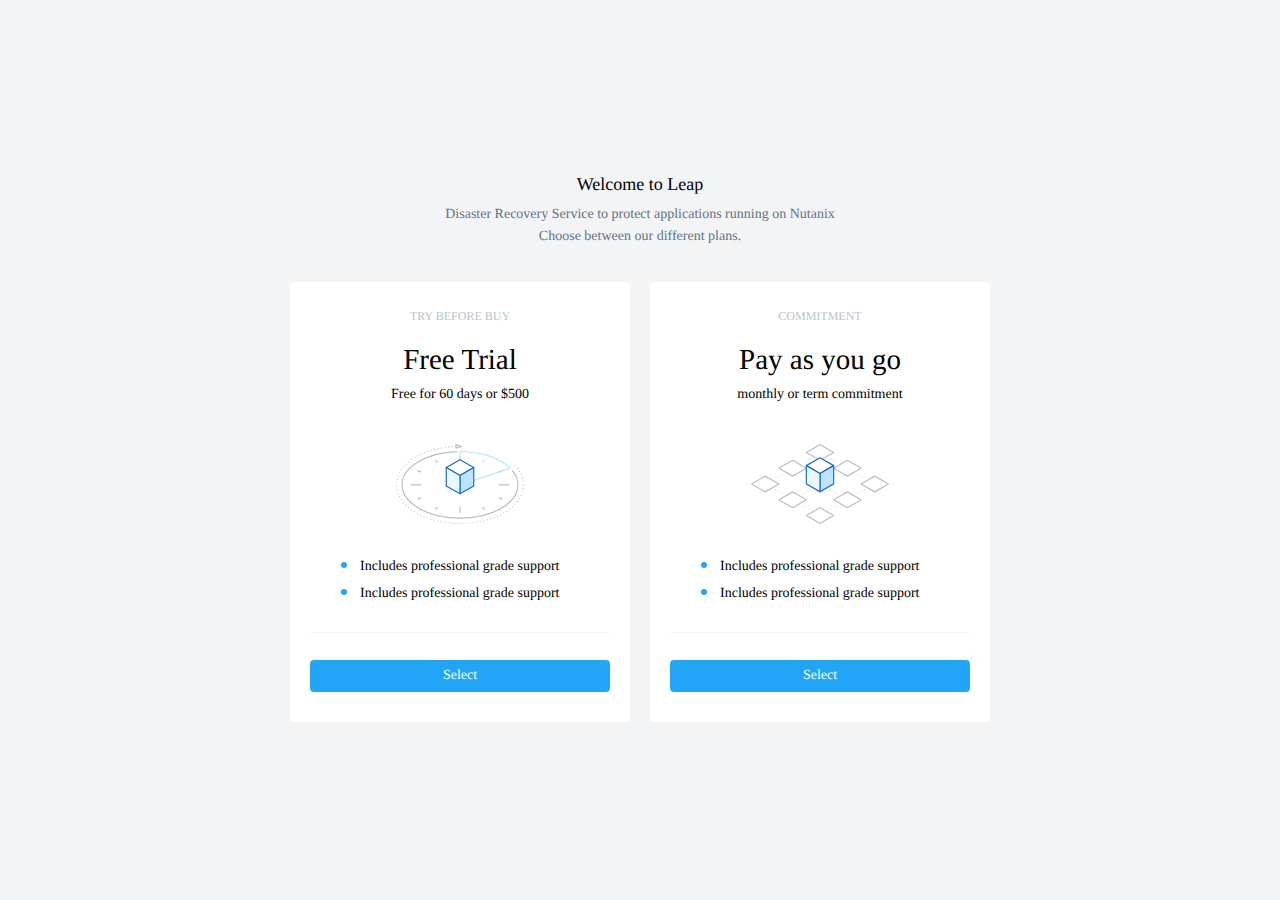
==== index.html @ 740e0c23 "Initial commit" ====
<!DOCTYPE html>
<html lang="en">
<head>
  <meta charset="UTF-8">
  <meta name="viewport" content="width=device-width, initial-scale=1.0">
  <meta http-equiv="X-UA-Compatible" content="ie=edge">
  <link rel="stylesheet" href="https://john00123.github.io/ntnx-tile/font/font.css" type="text/css" charset="utf-8"/>
  <link rel="stylesheet" href="css/style.css">
  <title>Document</title>
</head>

<body>
  <header></header>

  <div>
    <h2 style='margin:10px; text-align:center;'> Welcome to Leap </h2>
    <p alt style='text-align:center;'>
      Disaster Recovery Service to protect applications running on Nutanix<br>
      Choose between our different plans.
    </p>
    <br>

    <container hc>
      <div card>
        <h4 fade>Try before buy</h4>
        <h1>Free Trial</h1>
        <h3>Free for 60 days or $500</h3>


        <img height="80px" style='padding:30px 0px;' src='../img/trial.svg'/>

        <p bullet> Includes professional grade support<br></p>
        <p bullet style='padding-top:5px;'> Includes professional grade support</p>

        <br><br><hr><br><br>
        <button primary fw> Select</button>
      </div>
      <div sep></div>

      <div card>
        <h4 fade>Commitment</h4>
        <h1>Pay as you go</h1>
        <h3>monthly or term commitment</h3>

        <!-- <div vh>
          <button pill> 1 year</button>
          <button pill> 2 years </button>
          <button pill> 3 years </button>
        </div> -->

        <img height="80px" style='padding:30px 0px'src='../img/paygo.svg'/>

        <p bullet> Includes professional grade support</p>
        <p bullet style='padding-top:5px;'> Includes professional grade support</p>
        <br><br><hr><br><br>
        <button primary fw> Select</button>
      </div>


    </containter>

  </div>


  <footer></footer>

<script src="https://code.jquery.com/jquery-3.2.1.min.js"   integrity="sha256-hwg4gsxgFZhOsEEamdOYGBf13FyQuiTwlAQgxVSNgt4="   crossorigin="anonymous"></script>
<script src="js/script.js" charset="utf-8"></script>
<script src="js/HEADER.js" charset="utf-8"></script>
</body>
</html>
---- css/style.css ----
* {
  font: 400 14px/10px "nutanix_soft", san-serif;
  text-rendering: optimizeSpeed;
  text-rendering: optimizeLegibility;
  text-rendering: geometricPrecision;
  -webkit-font-smoothing: antialiased;
}

html {
  background-color: #F2F4F6;
  overflow: hidden;
}

html input:not([type=checkbox]):not([type=radio]):not([type=file]):not([type=submit]):not([type=reset]), html select {
  height: 32px;
  width: 100%;
  box-sizing: border-box;
  border-radius: 4px;
  border: 1px solid #B8BFCA;
  padding: 11px 10px;
  color: #22272E;
  font: 400 14px/10px "nutanix_soft", san-serif;
  position: relative;
}

html input:not([type=checkbox]):not([type=radio]):not([type=file]):not([type=submit]):not([type=reset]):not(:last-child), html select:not(:last-child) {
  margin-bottom: 20px;
}

html input:not([type=checkbox]):not([type=radio]):not([type=file]):not([type=submit]):not([type=reset]):focus, html select:focus {
  outline: none;
  border-color: #22A5F7;
}

html input:not([type=checkbox]):not([type=radio]):not([type=file]):not([type=submit]):not([type=reset])::-webkit-input-placeholder, html select::-webkit-input-placeholder {
  padding-top: 4px;
  vertical-align: middle;
  color: #D5DAE0;
}

html label {
  font: 400 12px/8px "nutanix_soft", san-serif;
  text-align: left;
  width: 100%;
  font-weight: 500;
  color: #627386;
  margin-bottom: 10px;
}

html input[type=submit], html [data-type='primary'] {
  margin: 0;
  border-radius: 4px;
  padding: 11px 15px;
  color: #FFFFFF;
  font: 500 14px/10px "nutanix_soft", san-serif;
  border: none;
  text-decoration: none;
  background-color: #22A5F7;
  outline: none;
}

html input[type=submit]:hover, html [data-type='primary']:hover {
  color: #FFFFFF;
  cursor: pointer;
  background-color: #1f88de;
}

body {
  display: flex;
  align-items: center;
  justify-content: center;
  flex-direction: column;
  height: 100%;
  width: 100%;
  box-sizing: border-box;
  min-height: 100vh;
  max-width: 980px;
  margin: 0;
  margin: auto;
}

[alt] {
  color: #627386;
}

[blue] {
  background: #f4fbff;
  color: #1f88de;
  padding: 2px 10px;
  border-radius: 2px;
  font-weight: 500;
}

[fade] {
  color: #B8BFCA;
}

[fade] {
  margin-top: 0;
  margin-bottom: 30px;
}

[logo] {
  width: 32px;
  background-color: #F2F4F6;
  padding: 10px;
  border-radius: 25pc;
  box-sizing: content-box;
  margin-right: 10px;
}

[yellow] {
  color: #ffbc0b;
  font-size: 12px;
}

h1 {
  font: 200 29px/20px "nutanix_soft", san-serif;
}

h2 {
  font: 400 18px/12px "nutanix_soft", san-serif;
}

h3 {
  font: 500 14px/10px "nutanix_soft", san-serif;
}

h4 {
  font: 400 12px/8px "nutanix_soft", san-serif;
  font-weight: 500;
  text-transform: uppercase;
}

p {
  font: 400 14px/22px "nutanix_soft", san-serif;
}

a {
  color: #22A5F7;
  font: 400 14px/10px "nutanix_soft", san-serif;
  text-decoration: none;
}

a:hover {
  cursor: pointer;
  text-decoration: underline;
}

hr {
  background: #F2F4F6;
  border: none;
  height: 1px;
}

tr td {
  border-top: 1px solid #F2F4F6;
}

[primary] {
  margin: 0;
  border-radius: 4px;
  padding: 11px 15px;
  color: #FFFFFF;
  font: 400 14px/10px "nutanix_soft", san-serif;
  font-weight: 500;
  border: none;
  text-decoration: none;
  background-color: #22A5F7;
  outline: none;
}

[primary]:hover {
  color: #FFFFFF;
  cursor: pointer;
  background-color: #1f88de;
}

[primary]:active {
  color: #FFFFFF;
  background-color: #1b6dc6;
}

[primary] span {
  height: 10px;
  display: block;
  font-weight: 500;
  line-height: 9pt;
}

[hc] {
  display: flex;
  align-items: center;
  justify-content: center;
  flex-direction: row;
  flex-wrap: wrap;
}

[hs] {
  display: flex;
  align-items: flex-start;
  justify-content: center;
  flex-direction: row;
}

[hst] {
  display: flex;
  align-items: center;
  justify-content: center;
  flex-direction: row;
}

[vc] {
  display: flex;
  align-items: flex-start;
  justify-content: center;
  flex-direction: column;
}

[fw] {
  width: 100%;
}

[ac] {
  align-self: center;
}

[grid] {
  display: grid;
  grid-template-columns: repeat(auto-fit, minmax(300px, 1fr));
  grid-gap: 20px;
}

[card] {
  background: white;
  border-radius: 4px;
  padding: 30px 20px;
  text-align: center;
  width: 300px;
  margin: 10px;
  transition: all 0.6s cubic-bezier(0.165, 0.84, 0.44, 1);
}

[card]:hover {
  transform: translateY(-2px);
  box-shadow: 0 9px 9px 0 rgba(0, 0, 0, 0.02), 0 3px 3px 0 rgba(0, 0, 0, 0.02), 0 1px 1px 0 rgba(0, 0, 0, 0.02);
}

[card]:hover img {
  transform: translateY(-3px);
}

img {
  transition: transform 0.6s cubic-bezier(0.165, 0.84, 0.44, 1);
}

td {
  text-align: left;
  height: 40px;
}

td:not(:first-child) {
  border-left: 1px solid #F2F4F6;
}

th {
  padding-bottom: 20px;
}

tr:last-child td {
  border-left: 1px solid transparent;
}

[bullet] {
  padding-left: 20px;
  margin: auto;
  transform: translateX(-10px);
}

[bullet]:before {
  content: '';
  display: inline-block;
  height: 6px;
  width: 6px;
  background: #22A5F7;
  margin-right: 10px;
  margin-left: -20px;
  border-radius: 4pc;
  margin-bottom: 2px;
}

[label] {
  background: #f4fbff;
  padding: 2px 5px;
  border-radius: 2px;
  color: #1f88de;
}

[boxy] {
  background: #F2F4F6;
}

[col2] p {
  width: 100px;
}

[col2] [ac] {
  padding: 0 20px;
}

[mid] {
  text-align: center;
  margin: auto;
  padding: 10px 0;
}

container {
  margin: auto;
}
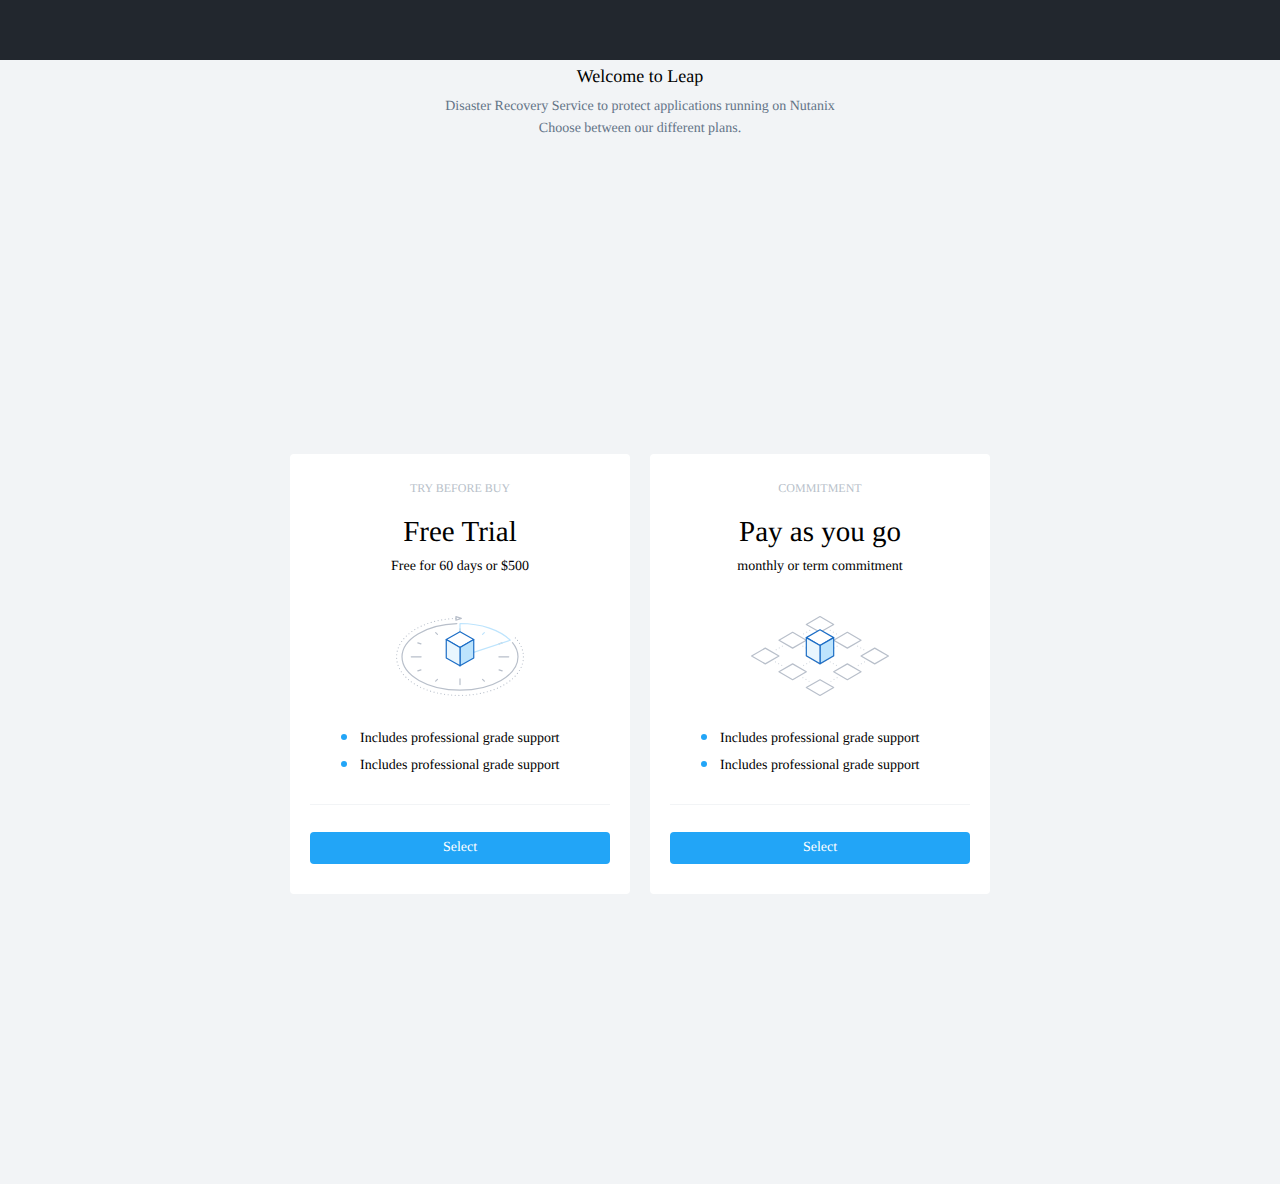
==== commit 3ba10e63: "smaller changes" ====
--- a/index.html
+++ b/index.html
@@ -10,7 +10,7 @@
 </head>
 
 <body>
-  <header></header>
+  <header hcd></header>
 
   <div>
     <h2 style='margin:10px; text-align:center;'> Welcome to Leap </h2>
--- a/css/style.css
+++ b/css/style.css
@@ -7,8 +7,8 @@
 }
 
 html {
-  background-color: #F2F4F6;
   overflow: hidden;
+  background: #F2F4F6;
 }
 
 html input:not([type=checkbox]):not([type=radio]):not([type=file]):not([type=submit]):not([type=reset]), html select {
@@ -76,42 +76,7 @@
   min-height: 100vh;
   max-width: 980px;
   margin: 0;
-  margin: auto;
-}
-
-[alt] {
-  color: #627386;
-}
-
-[blue] {
-  background: #f4fbff;
-  color: #1f88de;
-  padding: 2px 10px;
-  border-radius: 2px;
-  font-weight: 500;
-}
-
-[fade] {
-  color: #B8BFCA;
-}
-
-[fade] {
-  margin-top: 0;
-  margin-bottom: 30px;
-}
-
-[logo] {
-  width: 32px;
-  background-color: #F2F4F6;
-  padding: 10px;
-  border-radius: 25pc;
-  box-sizing: content-box;
-  margin-right: 10px;
-}
-
-[yellow] {
-  color: #ffbc0b;
-  font-size: 12px;
+  margin: 60px auto 0 auto;
 }
 
 h1 {
@@ -128,8 +93,6 @@
 
 h4 {
   font: 400 12px/8px "nutanix_soft", san-serif;
-  font-weight: 500;
-  text-transform: uppercase;
 }
 
 p {
@@ -148,13 +111,29 @@
 }
 
 hr {
+  height: 1px;
+  border: none;
   background: #F2F4F6;
-  border: none;
-  height: 1px;
 }
 
 tr td {
   border-top: 1px solid #F2F4F6;
+}
+
+[fw] {
+  width: 100%;
+}
+
+[ac] {
+  align-self: center;
+}
+
+[alt] {
+  color: #627386;
+}
+
+[fade] {
+  color: #B8BFCA;
 }
 
 [primary] {
@@ -188,12 +167,39 @@
   line-height: 9pt;
 }
 
+[secondary] {
+  border: 1px solid #D5DAE0;
+  border-radius: 4px;
+  padding: 11px 15px;
+  color: #22272E;
+  font: 400 14px/10px "nutanix_soft", san-serif;
+  text-decoration: none;
+  background-color: #FFFFFF;
+  margin: 0;
+  outline: none;
+}
+
+[secondary]:hover {
+  color: #22A5F7;
+  cursor: pointer;
+}
+
+[secondary]:active {
+  color: #91d2fb;
+}
+
+[secondary] span {
+  height: 10px;
+  display: block;
+  font-weight: 500;
+  line-height: 9pt;
+}
+
 [hc] {
   display: flex;
   align-items: center;
   justify-content: center;
   flex-direction: row;
-  flex-wrap: wrap;
 }
 
 [hs] {
@@ -203,26 +209,18 @@
   flex-direction: row;
 }
 
-[hst] {
+[hcd] {
   display: flex;
   align-items: center;
-  justify-content: center;
+  justify-content: space-between;
   flex-direction: row;
 }
 
 [vc] {
   display: flex;
-  align-items: flex-start;
-  justify-content: center;
+  align-items: center;
+  justify-content: flex-start;
   flex-direction: column;
-}
-
-[fw] {
-  width: 100%;
-}
-
-[ac] {
-  align-self: center;
 }
 
 [grid] {
@@ -231,19 +229,46 @@
   grid-gap: 20px;
 }
 
+[fade] {
+  margin: 0 0 30px 0;
+  font-weight: 500;
+  text-transform: uppercase;
+}
+
+[blue] {
+  color: #1f88de;
+  padding: 2px 10px;
+  font-weight: 500;
+  border-radius: 2px;
+  background: #f4fbff;
+}
+
+[logo] {
+  width: 32px;
+  padding: 10px;
+  margin-right: 10px;
+  border-radius: 25pc;
+  background: #F2F4F6;
+}
+
+[yellow] {
+  color: #ffbc0b;
+  font-size: 12px;
+}
+
 [card] {
+  transition: all 0.6s cubic-bezier(0.165, 0.84, 0.44, 1);
   background: white;
   border-radius: 4px;
   padding: 30px 20px;
   text-align: center;
   width: 300px;
   margin: 10px;
-  transition: all 0.6s cubic-bezier(0.165, 0.84, 0.44, 1);
 }
 
 [card]:hover {
+  box-shadow: 0 9px 9px 0 rgba(0, 0, 0, 0.02), 0 3px 3px 0 rgba(0, 0, 0, 0.02), 0 1px 1px 0 rgba(0, 0, 0, 0.02);
   transform: translateY(-2px);
-  box-shadow: 0 9px 9px 0 rgba(0, 0, 0, 0.02), 0 3px 3px 0 rgba(0, 0, 0, 0.02), 0 1px 1px 0 rgba(0, 0, 0, 0.02);
 }
 
 [card]:hover img {
@@ -259,16 +284,16 @@
   height: 40px;
 }
 
+th {
+  padding-bottom: 20px;
+}
+
+tr:last-child td {
+  border-left: 1px solid transparent;
+}
+
 td:not(:first-child) {
   border-left: 1px solid #F2F4F6;
-}
-
-th {
-  padding-bottom: 20px;
-}
-
-tr:last-child td {
-  border-left: 1px solid transparent;
 }
 
 [bullet] {
@@ -316,4 +341,26 @@
 
 container {
   margin: auto;
-}
+  height: 100%;
+  padding: 60px;
+  min-height: 100vh;
+}
+
+header {
+  position: fixed;
+  background: #22272E;
+  height: 60px;
+  width: 100%;
+  box-sizing: border-box;
+  top: 0;
+  z-index: 0;
+  left: 0;
+  padding: 0 20px;
+}
+
+header .logo {
+  height: 16px;
+  width: auto;
+  box-sizing: border-box;
+  fill: #37414B;
+}
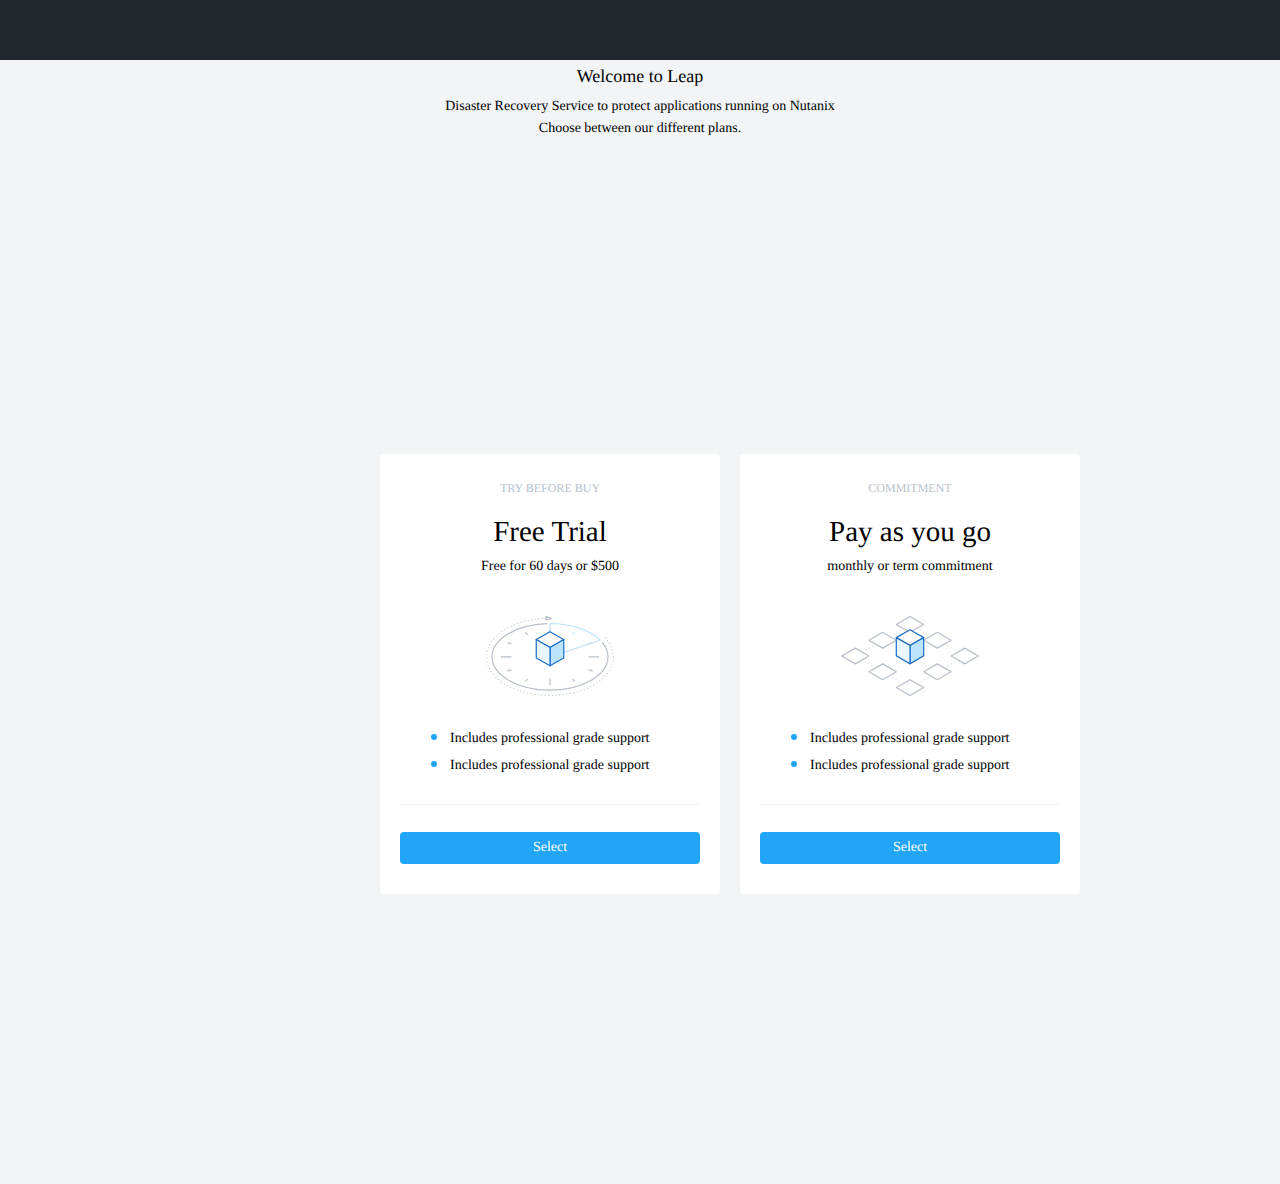
==== commit f76def7f: "changes in layout" ====
--- a/index.html
+++ b/index.html
@@ -14,7 +14,7 @@
 
   <div>
     <h2 style='margin:10px; text-align:center;'> Welcome to Leap </h2>
-    <p alt style='text-align:center;'>
+    <p  style='text-align:center;'>
       Disaster Recovery Service to protect applications running on Nutanix<br>
       Choose between our different plans.
     </p>
--- a/css/style.css
+++ b/css/style.css
@@ -341,9 +341,32 @@
 
 container {
   margin: auto;
+  margin-left: 180px;
   height: 100%;
   padding: 60px;
   min-height: 100vh;
+}
+
+aside {
+  height: 100%;
+  min-height: 100vh;
+  width: 400px;
+  top: 60px;
+  left: 0;
+  position: fixed;
+  background-color: white;
+  padding: 60px 40px;
+  box-sizing: border-box;
+  text-align: left;
+}
+
+aside h1 {
+  line-height: 1.2;
+  letter-spacing: -0.5px;
+}
+
+aside p {
+  font-size: 14px;
 }
 
 header {
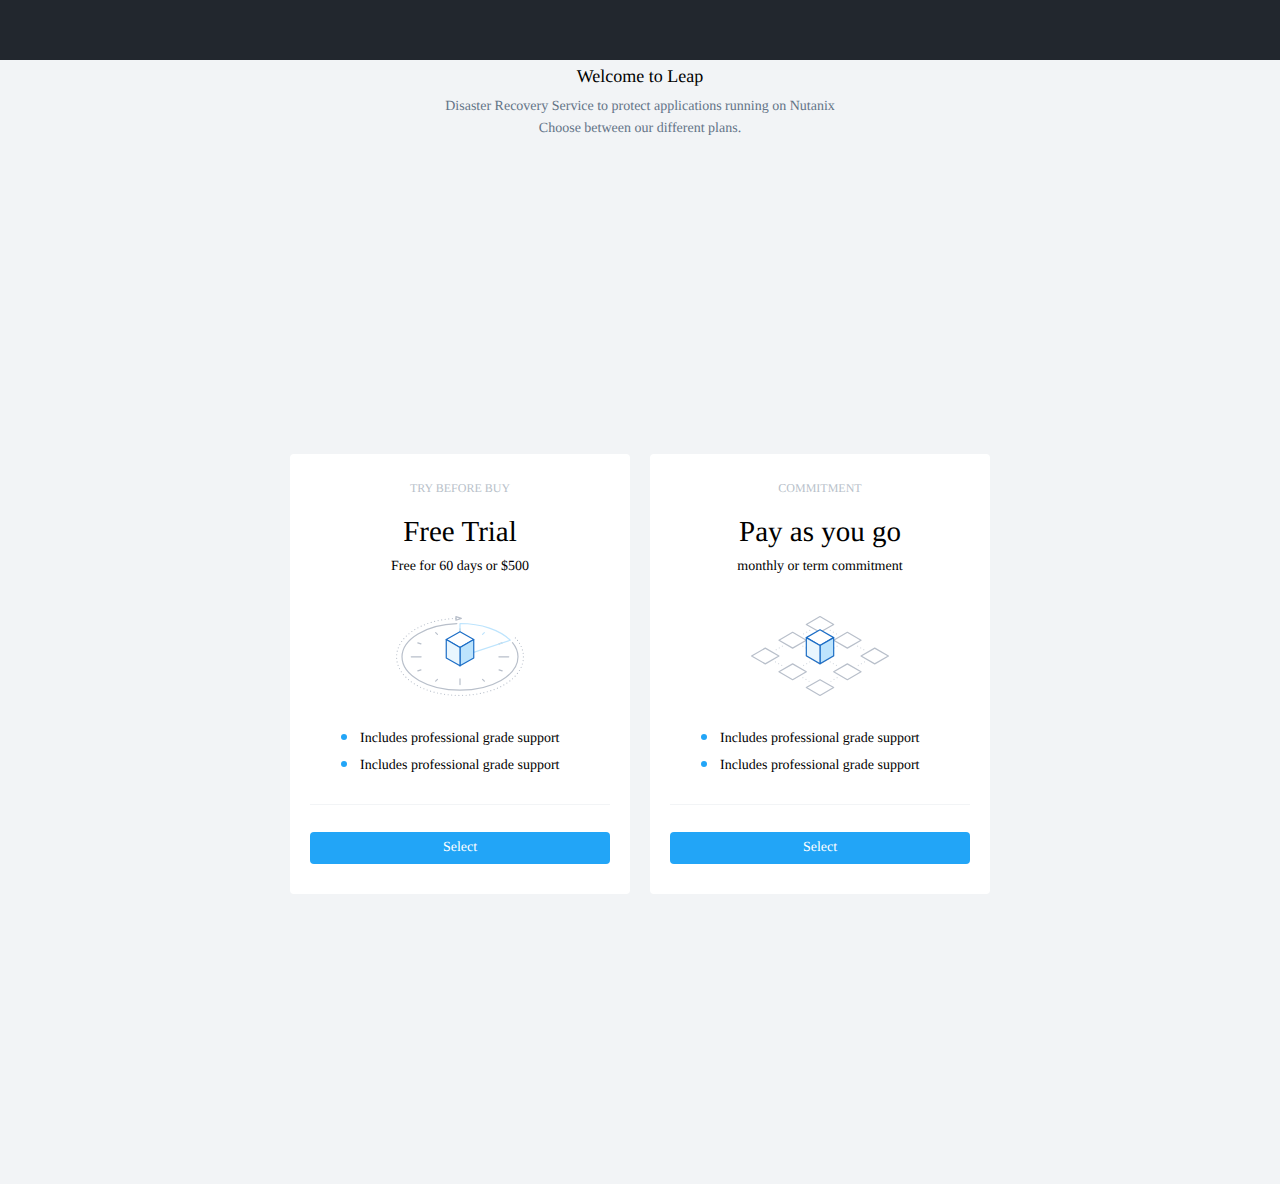
==== commit d0cad0a7: "structural changes" ====
--- a/index.html
+++ b/index.html
@@ -10,11 +10,11 @@
 </head>
 
 <body>
-  <header hcd></header>
+  <header></header>
 
   <div>
     <h2 style='margin:10px; text-align:center;'> Welcome to Leap </h2>
-    <p  style='text-align:center;'>
+    <p alt style='text-align:center;'>
       Disaster Recovery Service to protect applications running on Nutanix<br>
       Choose between our different plans.
     </p>
--- a/css/style.css
+++ b/css/style.css
@@ -1,3 +1,33 @@
+header {
+  height: 60px;
+  width: 100%;
+  box-sizing: border-box;
+  display: flex;
+  align-items: center;
+  justify-content: space-between;
+  flex-direction: row;
+  background: #22272E;
+  padding: 0 20px;
+  color: #FFFFFF;
+}
+
+header {
+  top: 0;
+  left: 0;
+  position: fixed;
+}
+
+.logo {
+  height: 16px;
+  width: auto;
+  box-sizing: border-box;
+  fill: #37414B;
+}
+
+.page-title {
+  margin-left: 15px;
+}
+
 * {
   font: 400 14px/10px "nutanix_soft", san-serif;
   text-rendering: optimizeSpeed;
@@ -65,6 +95,153 @@
   background-color: #1f88de;
 }
 
+[fw] {
+  width: 100%;
+}
+
+[ac] {
+  align-self: center;
+}
+
+[alt] {
+  color: #627386;
+}
+
+[fade] {
+  color: #B8BFCA;
+}
+
+[primary] {
+  margin: 0;
+  border-radius: 4px;
+  padding: 11px 15px;
+  color: #FFFFFF;
+  font: 400 14px/10px "nutanix_soft", san-serif;
+  font-weight: 500;
+  border: none;
+  text-decoration: none;
+  background-color: #22A5F7;
+  outline: none;
+}
+
+[primary]:hover {
+  color: #FFFFFF;
+  cursor: pointer;
+  background-color: #1f88de;
+}
+
+[primary]:active {
+  color: #FFFFFF;
+  background-color: #1b6dc6;
+}
+
+[primary] span {
+  height: 10px;
+  display: block;
+  font-weight: 500;
+  line-height: 9pt;
+}
+
+[secondary] {
+  border: 1px solid #D5DAE0;
+  border-radius: 4px;
+  padding: 11px 15px;
+  color: #22272E;
+  font: 400 14px/10px "nutanix_soft", san-serif;
+  text-decoration: none;
+  background-color: #FFFFFF;
+  margin: 0;
+  outline: none;
+}
+
+[secondary]:hover {
+  color: #22A5F7;
+  cursor: pointer;
+}
+
+[secondary]:active {
+  color: #91d2fb;
+}
+
+[secondary] span {
+  height: 10px;
+  display: block;
+  font-weight: 500;
+  line-height: 9pt;
+}
+
+[label] {
+  background: #f4fbff;
+  padding: 2px 5px;
+  border-radius: 2px;
+  color: #1f88de;
+}
+
+[hc] {
+  display: flex;
+  align-items: center;
+  justify-content: center;
+  flex-direction: row;
+}
+
+[hs] {
+  display: flex;
+  align-items: flex-start;
+  justify-content: center;
+  flex-direction: row;
+}
+
+[hcd] {
+  display: flex;
+  align-items: center;
+  justify-content: space-between;
+  flex-direction: row;
+}
+
+[vc] {
+  display: flex;
+  align-items: center;
+  justify-content: flex-start;
+  flex-direction: column;
+}
+
+h1 {
+  font: 200 29px/20px "nutanix_soft", san-serif;
+}
+
+h2 {
+  font: 400 18px/12px "nutanix_soft", san-serif;
+}
+
+h3 {
+  font: 500 14px/10px "nutanix_soft", san-serif;
+}
+
+h4 {
+  font: 400 12px/8px "nutanix_soft", san-serif;
+}
+
+p {
+  font: 400 14px/22px "nutanix_soft", san-serif;
+}
+
+a {
+  color: #22A5F7;
+  font: 400 14px/10px "nutanix_soft", san-serif;
+  text-decoration: none;
+}
+
+a:hover {
+  cursor: pointer;
+  text-decoration: underline;
+}
+
+hr {
+  height: 1px;
+  border: none;
+  background: #F2F4F6;
+}
+
 body {
   display: flex;
   align-items: center;
@@ -79,148 +256,8 @@
   margin: 60px auto 0 auto;
 }
 
-h1 {
-  font: 200 29px/20px "nutanix_soft", san-serif;
-}
-
-h2 {
-  font: 400 18px/12px "nutanix_soft", san-serif;
-}
-
-h3 {
-  font: 500 14px/10px "nutanix_soft", san-serif;
-}
-
-h4 {
-  font: 400 12px/8px "nutanix_soft", san-serif;
-}
-
-p {
-  font: 400 14px/22px "nutanix_soft", san-serif;
-}
-
-a {
-  color: #22A5F7;
-  font: 400 14px/10px "nutanix_soft", san-serif;
-  text-decoration: none;
-}
-
-a:hover {
-  cursor: pointer;
-  text-decoration: underline;
-}
-
-hr {
-  height: 1px;
-  border: none;
-  background: #F2F4F6;
-}
-
 tr td {
   border-top: 1px solid #F2F4F6;
-}
-
-[fw] {
-  width: 100%;
-}
-
-[ac] {
-  align-self: center;
-}
-
-[alt] {
-  color: #627386;
-}
-
-[fade] {
-  color: #B8BFCA;
-}
-
-[primary] {
-  margin: 0;
-  border-radius: 4px;
-  padding: 11px 15px;
-  color: #FFFFFF;
-  font: 400 14px/10px "nutanix_soft", san-serif;
-  font-weight: 500;
-  border: none;
-  text-decoration: none;
-  background-color: #22A5F7;
-  outline: none;
-}
-
-[primary]:hover {
-  color: #FFFFFF;
-  cursor: pointer;
-  background-color: #1f88de;
-}
-
-[primary]:active {
-  color: #FFFFFF;
-  background-color: #1b6dc6;
-}
-
-[primary] span {
-  height: 10px;
-  display: block;
-  font-weight: 500;
-  line-height: 9pt;
-}
-
-[secondary] {
-  border: 1px solid #D5DAE0;
-  border-radius: 4px;
-  padding: 11px 15px;
-  color: #22272E;
-  font: 400 14px/10px "nutanix_soft", san-serif;
-  text-decoration: none;
-  background-color: #FFFFFF;
-  margin: 0;
-  outline: none;
-}
-
-[secondary]:hover {
-  color: #22A5F7;
-  cursor: pointer;
-}
-
-[secondary]:active {
-  color: #91d2fb;
-}
-
-[secondary] span {
-  height: 10px;
-  display: block;
-  font-weight: 500;
-  line-height: 9pt;
-}
-
-[hc] {
-  display: flex;
-  align-items: center;
-  justify-content: center;
-  flex-direction: row;
-}
-
-[hs] {
-  display: flex;
-  align-items: flex-start;
-  justify-content: center;
-  flex-direction: row;
-}
-
-[hcd] {
-  display: flex;
-  align-items: center;
-  justify-content: space-between;
-  flex-direction: row;
-}
-
-[vc] {
-  display: flex;
-  align-items: center;
-  justify-content: flex-start;
-  flex-direction: column;
 }
 
 [grid] {
@@ -314,13 +351,6 @@
   margin-bottom: 2px;
 }
 
-[label] {
-  background: #f4fbff;
-  padding: 2px 5px;
-  border-radius: 2px;
-  color: #1f88de;
-}
-
 [boxy] {
   background: #F2F4F6;
 }
@@ -341,49 +371,7 @@
 
 container {
   margin: auto;
-  margin-left: 180px;
   height: 100%;
   padding: 60px;
   min-height: 100vh;
 }
-
-aside {
-  height: 100%;
-  min-height: 100vh;
-  width: 400px;
-  top: 60px;
-  left: 0;
-  position: fixed;
-  background-color: white;
-  padding: 60px 40px;
-  box-sizing: border-box;
-  text-align: left;
-}
-
-aside h1 {
-  line-height: 1.2;
-  letter-spacing: -0.5px;
-}
-
-aside p {
-  font-size: 14px;
-}
-
-header {
-  position: fixed;
-  background: #22272E;
-  height: 60px;
-  width: 100%;
-  box-sizing: border-box;
-  top: 0;
-  z-index: 0;
-  left: 0;
-  padding: 0 20px;
-}
-
-header .logo {
-  height: 16px;
-  width: auto;
-  box-sizing: border-box;
-  fill: #37414B;
-}
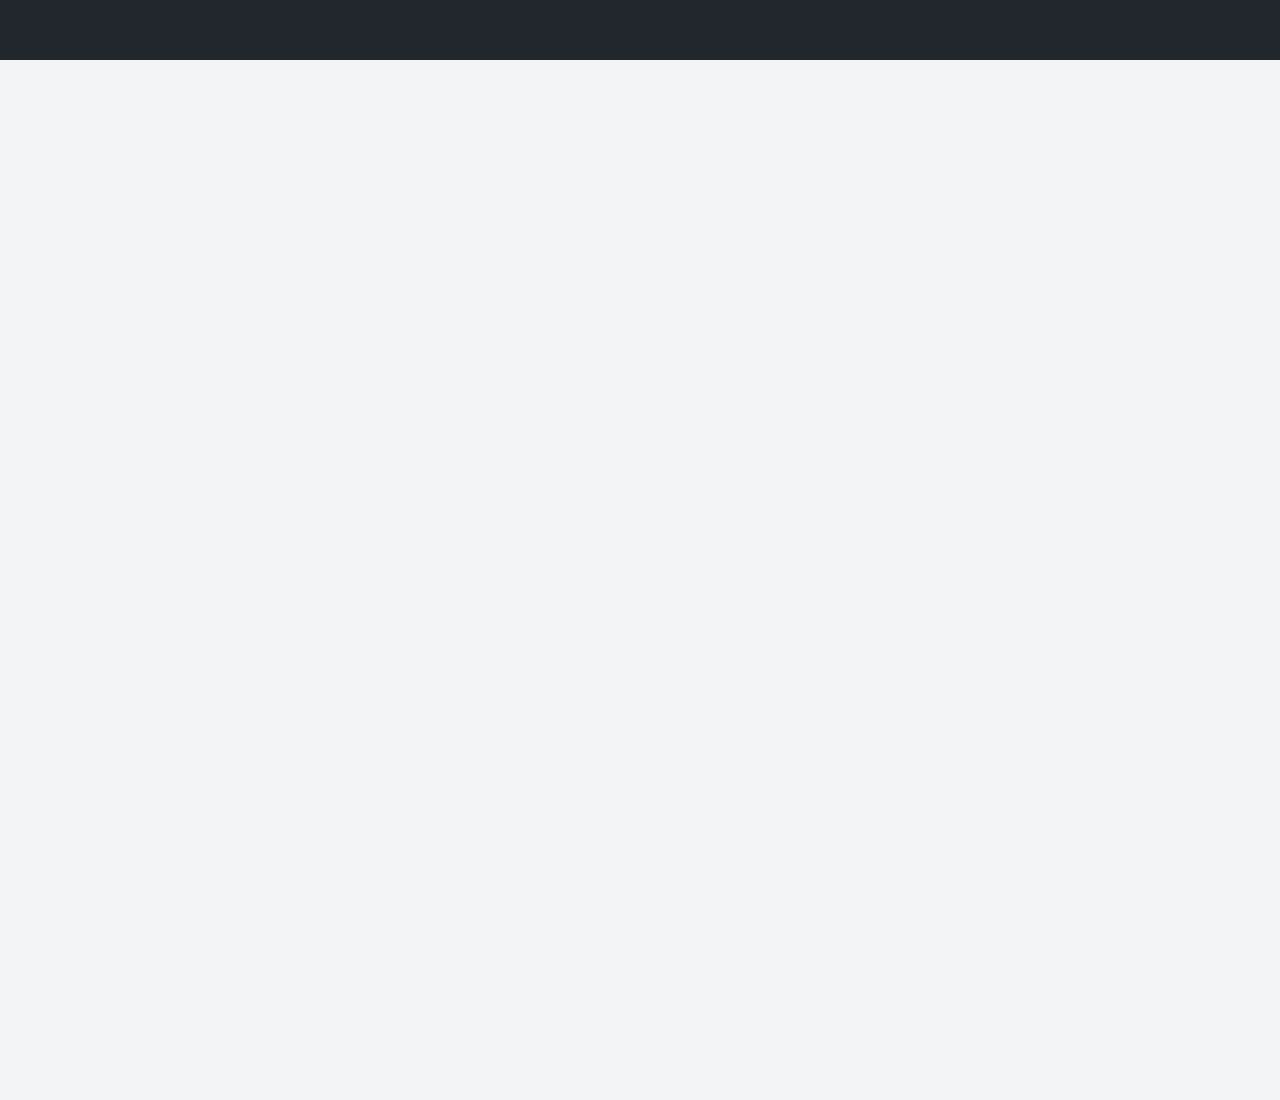
==== commit af646e1d: "many many changes" ====
--- a/index.html
+++ b/index.html
@@ -11,61 +11,17 @@
 
 <body>
   <header></header>
-
-  <div>
-    <h2 style='margin:10px; text-align:center;'> Welcome to Leap </h2>
-    <p alt style='text-align:center;'>
-      Disaster Recovery Service to protect applications running on Nutanix<br>
-      Choose between our different plans.
-    </p>
-    <br>
-
-    <container hc>
-      <div card>
-        <h4 fade>Try before buy</h4>
-        <h1>Free Trial</h1>
-        <h3>Free for 60 days or $500</h3>
-
-
-        <img height="80px" style='padding:30px 0px;' src='../img/trial.svg'/>
-
-        <p bullet> Includes professional grade support<br></p>
-        <p bullet style='padding-top:5px;'> Includes professional grade support</p>
-
-        <br><br><hr><br><br>
-        <button primary fw> Select</button>
-      </div>
-      <div sep></div>
-
-      <div card>
-        <h4 fade>Commitment</h4>
-        <h1>Pay as you go</h1>
-        <h3>monthly or term commitment</h3>
-
-        <!-- <div vh>
-          <button pill> 1 year</button>
-          <button pill> 2 years </button>
-          <button pill> 3 years </button>
-        </div> -->
-
-        <img height="80px" style='padding:30px 0px'src='../img/paygo.svg'/>
-
-        <p bullet> Includes professional grade support</p>
-        <p bullet style='padding-top:5px;'> Includes professional grade support</p>
-        <br><br><hr><br><br>
-        <button primary fw> Select</button>
-      </div>
-
-
-    </containter>
-
-  </div>
-
-
+  <div fw class='subheader' hcd></div>
+  <container vcs fw></container>
   <footer></footer>
 
-<script src="https://code.jquery.com/jquery-3.2.1.min.js"   integrity="sha256-hwg4gsxgFZhOsEEamdOYGBf13FyQuiTwlAQgxVSNgt4="   crossorigin="anonymous"></script>
+<script src="https://code.jquery.com/jquery-3.2.1.min.js"
+  integrity="sha256-hwg4gsxgFZhOsEEamdOYGBf13FyQuiTwlAQgxVSNgt4="   crossorigin="anonymous"></script>
+  
 <script src="js/script.js" charset="utf-8"></script>
-<script src="js/HEADER.js" charset="utf-8"></script>
+<script src="js/header.js" charset="utf-8"></script>
+<script src="js/subheader.js" charset="utf-8"></script>
+<script src="js/table.js" charset="utf-8"></script>
+
 </body>
 </html>
--- a/css/style.css
+++ b/css/style.css
@@ -1,39 +1,15 @@
-header {
-  height: 60px;
-  width: 100%;
-  box-sizing: border-box;
-  display: flex;
-  align-items: center;
-  justify-content: space-between;
-  flex-direction: row;
-  background: #22272E;
-  padding: 0 20px;
-  color: #FFFFFF;
-}
-
-header {
-  top: 0;
-  left: 0;
-  position: fixed;
-}
-
-.logo {
-  height: 16px;
-  width: auto;
-  box-sizing: border-box;
-  fill: #37414B;
-}
-
-.page-title {
-  margin-left: 15px;
-}
-
 * {
   font: 400 14px/10px "nutanix_soft", san-serif;
   text-rendering: optimizeSpeed;
   text-rendering: optimizeLegibility;
   text-rendering: geometricPrecision;
   -webkit-font-smoothing: antialiased;
+}
+
+* {
+  text-rendering: geometricPrecision;
+  -webkit-font-smoothing: antialiased;
+  -moz-osx-font-smoothing: grayscale;
 }
 
 html {
@@ -184,6 +160,13 @@
   flex-direction: row;
 }
 
+[hcs] {
+  display: flex;
+  align-items: center;
+  justify-content: flex-start;
+  flex-direction: row;
+}
+
 [hs] {
   display: flex;
   align-items: flex-start;
@@ -198,10 +181,17 @@
   flex-direction: row;
 }
 
+[vcs] {
+  display: flex;
+  align-items: center;
+  justify-content: flex-start;
+  flex-direction: column;
+}
+
 [vc] {
   display: flex;
   align-items: center;
-  justify-content: flex-start;
+  justify-content: center;
   flex-direction: column;
 }
 
@@ -240,6 +230,116 @@
   height: 1px;
   border: none;
   background: #F2F4F6;
+}
+
+header {
+  height: 60px;
+  width: 100%;
+  box-sizing: border-box;
+  display: flex;
+  align-items: center;
+  justify-content: space-between;
+  flex-direction: row;
+  background: #22272E;
+  padding: 0 20px;
+  color: #FFFFFF;
+}
+
+header {
+  top: 0;
+  left: 0;
+  z-index: 10;
+  position: fixed;
+}
+
+.page-title {
+  margin-left: 20px;
+}
+
+.user-title {
+  transition: color 0.6s cubic-bezier(0.165, 0.84, 0.44, 1);
+  transition-duration: 200ms;
+  will-change: color;
+  color: #9AA5B5;
+}
+
+.user-title * {
+  margin-left: 10px;
+}
+
+.user-title polyline {
+  transition: stroke 0.6s cubic-bezier(0.165, 0.84, 0.44, 1);
+  transition-duration: 200ms;
+  will-change: color;
+  stroke: #9AA5B5;
+}
+
+.user-title:hover {
+  cursor: pointer;
+  color: #FFFFFF;
+}
+
+.user-title:hover polyline {
+  stroke: #FFFFFF;
+}
+
+.subheader {
+  height: 60px;
+  width: 100%;
+  box-sizing: border-box;
+  display: flex;
+  align-items: center;
+  justify-content: space-between;
+  flex-direction: row;
+  background: #FFFFFF;
+  padding: 0 20px;
+}
+
+.subheader {
+  top: 60px;
+  left: 0;
+  position: fixed;
+  transform: translate3d(0px, -120px, 0px);
+  transition: transform 0.6s cubic-bezier(0.165, 0.84, 0.44, 1);
+  will-change: transform;
+  z-index: 5;
+}
+
+.page-subtitle {
+  border-right: 1px solid #D5DAE0;
+  height: 16px;
+  padding: 0 20px;
+  margin-right: 20px;
+}
+
+.slideDown {
+  transform: translate3d(0px, 0px, 0px);
+  opacity: 1;
+  border-bottom: 1px solid #F2F4F6;
+}
+
+.back-section {
+  transition: color 0.6s cubic-bezier(0.165, 0.84, 0.44, 1);
+  transition-duration: 200ms;
+}
+
+.back-section svg {
+  transition: transform 0.6s cubic-bezier(0.165, 0.84, 0.44, 1);
+  transition-duration: 400ms;
+  will-change: transform;
+}
+
+.back-section:hover {
+  color: #22A5F7;
+  cursor: pointer;
+}
+
+.back-section:hover svg {
+  transform: translate3d(2px, 0px, 0px);
+}
+
+html {
+  overflow-y: scroll;
 }
 
 body {
@@ -252,8 +352,7 @@
   box-sizing: border-box;
   min-height: 100vh;
   max-width: 980px;
-  margin: 0;
-  margin: 60px auto 0 auto;
+  margin: 0 auto;
 }
 
 tr td {
@@ -264,12 +363,6 @@
   display: grid;
   grid-template-columns: repeat(auto-fit, minmax(300px, 1fr));
   grid-gap: 20px;
-}
-
-[fade] {
-  margin: 0 0 30px 0;
-  font-weight: 500;
-  text-transform: uppercase;
 }
 
 [blue] {
@@ -281,9 +374,8 @@
 }
 
 [logo] {
-  width: 32px;
-  padding: 10px;
-  margin-right: 10px;
+  padding: 20px;
+  margin: 15px;
   border-radius: 25pc;
   background: #F2F4F6;
 }
@@ -297,10 +389,11 @@
   transition: all 0.6s cubic-bezier(0.165, 0.84, 0.44, 1);
   background: white;
   border-radius: 4px;
-  padding: 30px 20px;
+  padding: 0px 0px;
   text-align: center;
-  width: 300px;
   margin: 10px;
+  box-sizing: border-box;
+  overflow: hidden;
 }
 
 [card]:hover {
@@ -312,66 +405,201 @@
   transform: translateY(-3px);
 }
 
+.price-card {
+  padding: 30px;
+  text-align: left;
+}
+
+.price-card h2 {
+  text-align: left;
+}
+
+form {
+  padding-left: 30px;
+  padding-top: 30px;
+  padding-bottom: 30px;
+}
+
+form label {
+  line-height: 20px;
+}
+
+hr {
+  height: 1px;
+  border: none;
+  background: #F2F4F6;
+  width: 100%;
+}
+
 img {
   transition: transform 0.6s cubic-bezier(0.165, 0.84, 0.44, 1);
 }
 
 td {
+  text-align: middle;
+  height: 50px;
+  line-height: 1.5;
+  width: 25%;
+}
+
+td:first-child {
   text-align: left;
-  height: 40px;
+  padding-left: 20px;
+}
+
+table {
+  margin-top: 10px;
+  margin-bottom: 20px;
 }
 
 th {
-  padding-bottom: 20px;
+  padding: 20px 0;
+  line-height: 1.5;
+  vertical-align: middle;
+  border-top-right-radius: 4px;
+}
+
+th:last-child span {
+  color: #22A5F7;
+  background-color: #f4fbff;
+  padding: 2px 10px;
+  border-radius: 3px;
 }
 
 tr:last-child td {
-  border-left: 1px solid transparent;
+  border-left-color: transparent;
 }
 
 td:not(:first-child) {
   border-left: 1px solid #F2F4F6;
 }
 
-[bullet] {
-  padding-left: 20px;
-  margin: auto;
-  transform: translateX(-10px);
-}
-
-[bullet]:before {
-  content: '';
-  display: inline-block;
-  height: 6px;
-  width: 6px;
-  background: #22A5F7;
-  margin-right: 10px;
-  margin-left: -20px;
-  border-radius: 4pc;
-  margin-bottom: 2px;
-}
-
-[boxy] {
-  background: #F2F4F6;
-}
-
-[col2] p {
-  width: 100px;
-}
-
-[col2] [ac] {
-  padding: 0 20px;
-}
-
-[mid] {
-  text-align: center;
-  margin: auto;
-  padding: 10px 0;
-}
-
 container {
+  transition: all 0.6s cubic-bezier(0.165, 0.84, 0.44, 1);
   margin: auto;
   height: 100%;
-  padding: 60px;
   min-height: 100vh;
-}
+  margin-top: 120px;
+  padding: 40px 0;
+  opacity: 0;
+  transform: translate3d(0, -30px, 0);
+}
+
+.spacer {
+  display: flex;
+  flex-shrink: 1;
+  width: 200px;
+}
+
+@media screen and (max-width: 1080px) {
+  .spacer {
+    display: none;
+  }
+}
+
+[fade] {
+  text-transform: uppercase;
+}
+
+.price-component {
+  width: 440px;
+  position: relative;
+  flex-shrink: 0;
+}
+
+.price-component .block-hover {
+  transition: all 0.6s cubic-bezier(0.165, 0.84, 0.44, 1);
+}
+
+@media screen and (max-width: 840px) {
+  .price-component {
+    width: 100%;
+  }
+}
+
+@media screen and (max-width: 840px) {
+  .logos {
+    display: none;
+  }
+}
+
+input[type=text] {
+  -webkit-appearance: none;
+}
+
+.inputs {
+  position: relative;
+}
+
+.block-hover {
+  background: #F2F4F6;
+  box-shadow: inset 0px 0px 0px 1px #B8BFCA;
+  border-radius: 0 3px 3px 0;
+  position: absolute;
+  bottom: 20px;
+  right: 0px;
+  padding: 0 16px;
+  box-sizing: border-box;
+  height: 32px;
+  width: 80px;
+}
+
+.steps {
+  transition: all 0.6s cubic-bezier(0.165, 0.84, 0.44, 1);
+}
+
+.steps span {
+  height: 20px;
+  width: 20px;
+  display: inline-flex;
+  font-size: 12px;
+  font-weight: 500;
+  color: #7C8D9F;
+  border: 1.2px solid #D5DAE0;
+  border-radius: 4pc;
+  margin-left: 30px;
+  margin-right: 15px;
+}
+
+@media screen and (max-width: 840px) {
+  .steps {
+    opacity: 0;
+    transform: translateX(50px);
+  }
+}
+
+@media screen and (max-width: 820px) {
+  .steps {
+    display: none;
+  }
+}
+
+.order {
+  background-image: linear-gradient(45deg, #673BD6, #2D96F2);
+  height: 100%;
+  background-size: cover;
+  color: white;
+  text-align: left;
+  box-sizing: border-box;
+  padding: 20px;
+}
+
+.order button {
+  height: 32px;
+  -webkit-appearance: none;
+  border: 1px solid white;
+  background: white;
+  border-radius: 4px;
+  margin-bottom: 10px;
+  margin-top: 10px;
+}
+
+.active {
+  color: #22272E;
+}
+
+.active span {
+  border-color: transparent;
+  color: #FFFFFF;
+  background: #22A5F7;
+}
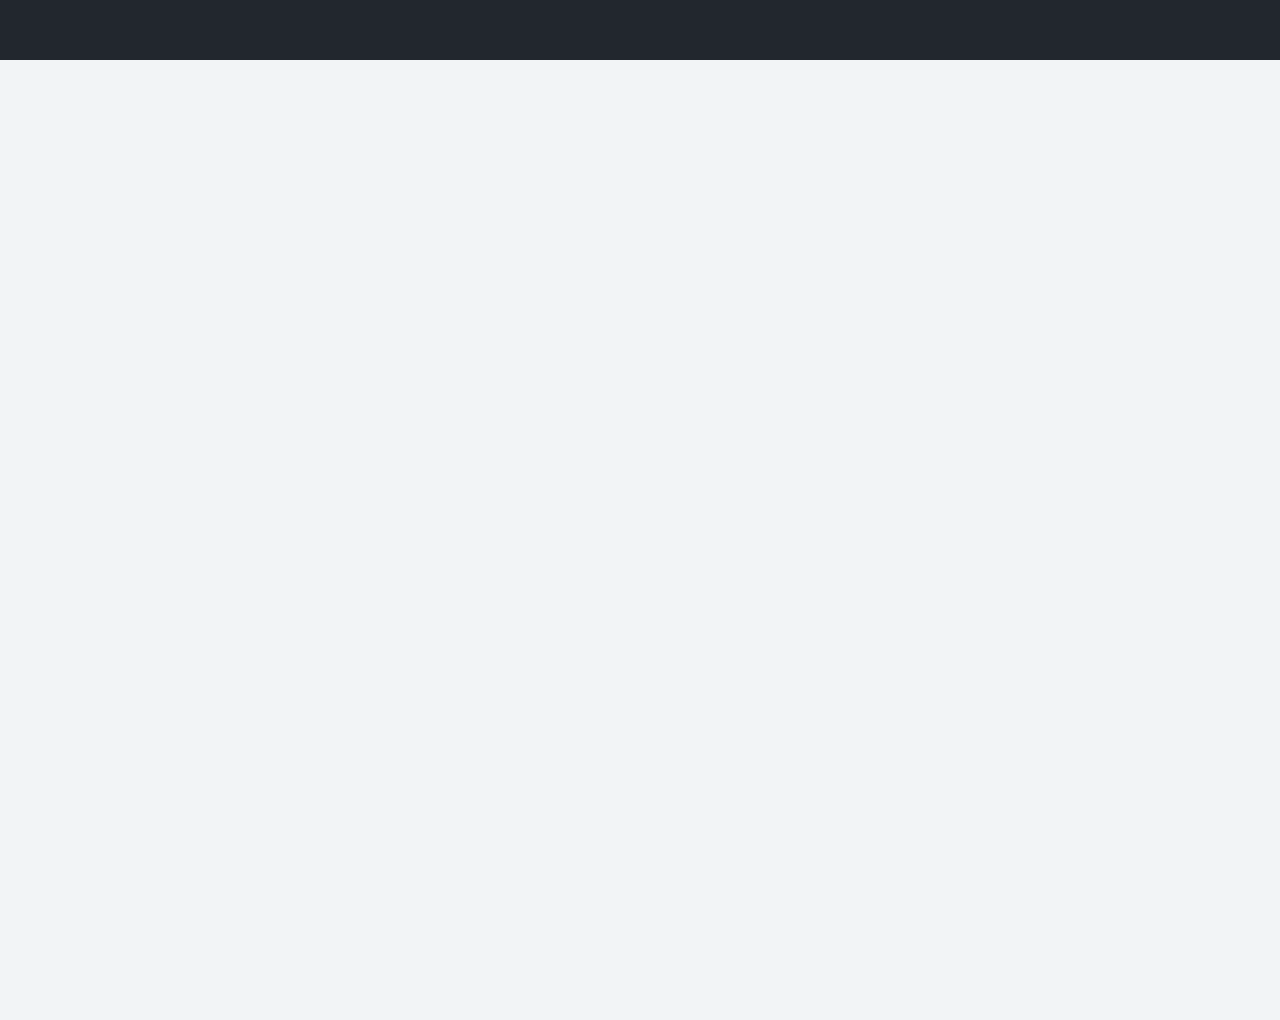
==== commit 45ad7ac2: "services day2" ====
--- a/index.html
+++ b/index.html
@@ -9,7 +9,7 @@
   <title>Document</title>
 </head>
 
-<body>
+<body vc>
   <header></header>
   <div fw class='subheader' hcd></div>
   <container vcs fw></container>
@@ -17,7 +17,7 @@
 
 <script src="https://code.jquery.com/jquery-3.2.1.min.js"
   integrity="sha256-hwg4gsxgFZhOsEEamdOYGBf13FyQuiTwlAQgxVSNgt4="   crossorigin="anonymous"></script>
-  
+
 <script src="js/script.js" charset="utf-8"></script>
 <script src="js/header.js" charset="utf-8"></script>
 <script src="js/subheader.js" charset="utf-8"></script>
--- a/css/style.css
+++ b/css/style.css
@@ -167,13 +167,20 @@
   flex-direction: row;
 }
 
-[hs] {
+[hsc] {
   display: flex;
   align-items: flex-start;
   justify-content: center;
   flex-direction: row;
 }
 
+[hsd] {
+  display: flex;
+  align-items: flex-start;
+  justify-content: space-between;
+  flex-direction: row;
+}
+
 [hcd] {
   display: flex;
   align-items: center;
@@ -185,6 +192,20 @@
   display: flex;
   align-items: center;
   justify-content: flex-start;
+  flex-direction: column;
+}
+
+[vss] {
+  display: flex;
+  align-items: flex-start;
+  justify-content: flex-start;
+  flex-direction: column;
+}
+
+[vsc] {
+  display: flex;
+  align-items: flex-start;
+  justify-content: center;
   flex-direction: column;
 }
 
@@ -229,6 +250,7 @@
 hr {
   height: 1px;
   border: none;
+  width: 100%;
   background: #F2F4F6;
 }
 
@@ -338,15 +360,104 @@
   transform: translate3d(2px, 0px, 0px);
 }
 
+table {
+  margin: 0 -30px;
+  width: calc(100% + 60px);
+}
+
+th {
+  line-height: 1.5;
+  padding-bottom: 20px;
+  vertical-align: middle;
+}
+
+th:last-child span {
+  color: #22A5F7;
+  padding: 2px 10px;
+  border-radius: 3px;
+}
+
+td {
+  height: 50px;
+  width: 25%;
+  line-height: 1.5;
+  position: relative;
+  text-align: center;
+  border-top: 1px solid #F2F4F6;
+}
+
+td:not(:first-child) {
+  border-left: 1px solid #F2F4F6;
+}
+
+tr:last-child td {
+  padding: 10px 30px;
+  padding-bottom: 0;
+  border-left-color: transparent;
+}
+
+td:first-child {
+  text-align: left;
+  padding-left: 30px;
+}
+
+td::after {
+  transition: opacity 0.6s cubic-bezier(0.165, 0.84, 0.44, 1);
+  height: 800px;
+  width: 100%;
+  box-sizing: border-box;
+  content: '';
+  left: 0;
+  top: -400px;
+  z-index: -1;
+  opacity: 0;
+  position: absolute;
+  background: #F8F9FA;
+}
+
+td:not(:first-child):hover::after {
+  opacity: 1;
+}
+
+.steps {
+  transition: all 0.6s cubic-bezier(0.165, 0.84, 0.44, 1);
+}
+
+.steps span {
+  height: 20px;
+  width: 20px;
+  box-sizing: border-box;
+  font: 400 12px/8px "nutanix_soft", san-serif;
+  color: #7C8D9F;
+  display: inline-flex;
+  font-weight: 500;
+  margin-left: 30px;
+  margin-right: 15px;
+  border-radius: 4pc;
+  border: 1.2px solid #D5DAE0;
+}
+
+.steps .active {
+  color: #22272E;
+}
+
+.steps .active span {
+  color: #FFFFFF;
+  background: #22A5F7;
+  border-color: transparent;
+}
+
+.steps .completed span {
+  color: #22A5F7;
+  background: #FFFFFF;
+  border-color: #bde4fd;
+}
+
 html {
   overflow-y: scroll;
 }
 
 body {
-  display: flex;
-  align-items: center;
-  justify-content: center;
-  flex-direction: column;
   height: 100%;
   width: 100%;
   box-sizing: border-box;
@@ -355,210 +466,10 @@
   margin: 0 auto;
 }
 
-tr td {
-  border-top: 1px solid #F2F4F6;
-}
-
-[grid] {
-  display: grid;
-  grid-template-columns: repeat(auto-fit, minmax(300px, 1fr));
-  grid-gap: 20px;
-}
-
-[blue] {
-  color: #1f88de;
-  padding: 2px 10px;
-  font-weight: 500;
-  border-radius: 2px;
-  background: #f4fbff;
-}
-
-[logo] {
-  padding: 20px;
-  margin: 15px;
-  border-radius: 25pc;
-  background: #F2F4F6;
-}
-
-[yellow] {
-  color: #ffbc0b;
-  font-size: 12px;
-}
-
-[card] {
-  transition: all 0.6s cubic-bezier(0.165, 0.84, 0.44, 1);
-  background: white;
-  border-radius: 4px;
-  padding: 0px 0px;
-  text-align: center;
-  margin: 10px;
-  box-sizing: border-box;
-  overflow: hidden;
-}
-
-[card]:hover {
-  box-shadow: 0 9px 9px 0 rgba(0, 0, 0, 0.02), 0 3px 3px 0 rgba(0, 0, 0, 0.02), 0 1px 1px 0 rgba(0, 0, 0, 0.02);
-  transform: translateY(-2px);
-}
-
-[card]:hover img {
-  transform: translateY(-3px);
-}
-
-.price-card {
-  padding: 30px;
-  text-align: left;
-}
-
-.price-card h2 {
-  text-align: left;
-}
-
-form {
-  padding-left: 30px;
-  padding-top: 30px;
-  padding-bottom: 30px;
-}
-
-form label {
-  line-height: 20px;
-}
-
-hr {
-  height: 1px;
-  border: none;
-  background: #F2F4F6;
-  width: 100%;
-}
-
-img {
-  transition: transform 0.6s cubic-bezier(0.165, 0.84, 0.44, 1);
-}
-
-td {
-  text-align: middle;
-  height: 50px;
-  line-height: 1.5;
-  width: 25%;
-}
-
-td:first-child {
-  text-align: left;
-  padding-left: 20px;
-}
-
-table {
-  margin-top: 10px;
-  margin-bottom: 20px;
-}
-
-th {
-  padding: 20px 0;
-  line-height: 1.5;
-  vertical-align: middle;
-  border-top-right-radius: 4px;
-}
-
-th:last-child span {
-  color: #22A5F7;
-  background-color: #f4fbff;
-  padding: 2px 10px;
-  border-radius: 3px;
-}
-
-tr:last-child td {
-  border-left-color: transparent;
-}
-
-td:not(:first-child) {
-  border-left: 1px solid #F2F4F6;
-}
-
-container {
-  transition: all 0.6s cubic-bezier(0.165, 0.84, 0.44, 1);
-  margin: auto;
-  height: 100%;
-  min-height: 100vh;
-  margin-top: 120px;
-  padding: 40px 0;
-  opacity: 0;
-  transform: translate3d(0, -30px, 0);
-}
-
-.spacer {
-  display: flex;
-  flex-shrink: 1;
-  width: 200px;
-}
-
-@media screen and (max-width: 1080px) {
-  .spacer {
+@media screen and (max-width: 820px) {
+  .steps {
     display: none;
   }
-}
-
-[fade] {
-  text-transform: uppercase;
-}
-
-.price-component {
-  width: 440px;
-  position: relative;
-  flex-shrink: 0;
-}
-
-.price-component .block-hover {
-  transition: all 0.6s cubic-bezier(0.165, 0.84, 0.44, 1);
-}
-
-@media screen and (max-width: 840px) {
-  .price-component {
-    width: 100%;
-  }
-}
-
-@media screen and (max-width: 840px) {
-  .logos {
-    display: none;
-  }
-}
-
-input[type=text] {
-  -webkit-appearance: none;
-}
-
-.inputs {
-  position: relative;
-}
-
-.block-hover {
-  background: #F2F4F6;
-  box-shadow: inset 0px 0px 0px 1px #B8BFCA;
-  border-radius: 0 3px 3px 0;
-  position: absolute;
-  bottom: 20px;
-  right: 0px;
-  padding: 0 16px;
-  box-sizing: border-box;
-  height: 32px;
-  width: 80px;
-}
-
-.steps {
-  transition: all 0.6s cubic-bezier(0.165, 0.84, 0.44, 1);
-}
-
-.steps span {
-  height: 20px;
-  width: 20px;
-  display: inline-flex;
-  font-size: 12px;
-  font-weight: 500;
-  color: #7C8D9F;
-  border: 1.2px solid #D5DAE0;
-  border-radius: 4pc;
-  margin-left: 30px;
-  margin-right: 15px;
 }
 
 @media screen and (max-width: 840px) {
@@ -568,38 +479,155 @@
   }
 }
 
-@media screen and (max-width: 820px) {
-  .steps {
+.page-subtitle {
+  margin-top: 15px;
+}
+
+.spacer {
+  transition: width 0.6s cubic-bezier(0.165, 0.84, 0.44, 1);
+  width: 220px;
+  will-change: width;
+}
+
+@media screen and (max-width: 980px) {
+  .spacer {
     display: none;
   }
 }
 
-.order {
-  background-image: linear-gradient(45deg, #673BD6, #2D96F2);
-  height: 100%;
-  background-size: cover;
-  color: white;
-  text-align: left;
-  box-sizing: border-box;
-  padding: 20px;
-}
-
-.order button {
-  height: 32px;
-  -webkit-appearance: none;
-  border: 1px solid white;
+@media screen and (max-width: 1080px) {
+  .spacer {
+    width: 0px;
+  }
+}
+
+[logo] {
+  margin: -30px auto;
+}
+
+[card] {
+  transition: all 0.6s cubic-bezier(0.165, 0.84, 0.44, 1);
+  height: auto;
+  width: 100%;
+  box-sizing: border-box;
+  padding: 40px 30px;
+  overflow: hidden;
   background: white;
   border-radius: 4px;
-  margin-bottom: 10px;
-  margin-top: 10px;
-}
-
-.active {
-  color: #22272E;
-}
-
-.active span {
+}
+
+[card]:hover {
+  box-shadow: 0 9px 9px 0 rgba(0, 0, 0, 0.02), 0 3px 3px 0 rgba(0, 0, 0, 0.02), 0 1px 1px 0 rgba(0, 0, 0, 0.02);
+  transform: translateY(-2px);
+}
+
+p {
+  width: 440px;
+}
+
+h2 {
+  margin-top: 0px;
+}
+
+input[type=text] {
+  -webkit-appearance: none;
+  margin-top: 10px !important;
+}
+
+container {
+  transition: all 0.6s cubic-bezier(0.165, 0.84, 0.44, 1);
+  height: 100%;
+  width: 980px;
+  box-sizing: border-box;
+  opacity: 0;
+  padding: 40px 0;
+  min-height: 100vh;
+  margin-top: 120px;
+  transform: translate3d(0, -30px, 0);
+}
+
+container > * {
+  margin-bottom: 20px;
+}
+
+input.calc0 {
+  padding-left: 50px !important;
+}
+
+.input-currency {
+  position: relative;
+}
+
+.input-currency::before, .input-currency::after {
+  display: flex;
+  align-items: center;
+  justify-content: center;
+  flex-direction: row;
+  height: 14px;
+  width: auto;
+  box-sizing: border-box;
+  padding: 5px 15px;
+  position: absolute;
+  z-index: 2;
+  top: 29px;
+}
+
+.input-currency::before {
+  content: '$';
+  left: 0;
+  border-radius: 4px 0 0 4px;
+  border-right: 1px solid #D5DAE0;
+}
+
+.input-currency::after {
+  content: '.00';
+  right: 0;
+  border-radius: 0 4px 4px 0;
+}
+
+.two-col-block {
+  padding: 30px 0;
+  border-top: 1px solid #F2F4F6;
+}
+
+.block-one {
+  padding-right: 40px;
+  width: 440px;
+}
+
+.checkout {
+  height: 100%;
+  width: auto;
+  box-sizing: border-box;
+  color: white;
+  position: relative;
+  align-self: flex-start;
+  background-image: linear-gradient(45deg, #673BD6, #2D96F2);
+  padding-bottom: 30px;
+  margin-left: 20px;
+}
+
+.checkout button {
   border-color: transparent;
-  color: #FFFFFF;
-  background: #22A5F7;
-}
+}
+
+form {
+  width: 440px;
+}
+
+.rotate {
+  top: 40%;
+  left: 55%;
+  position: absolute;
+  mix-blend-mode: overlay;
+  -webkit-animation: rotating 20s linear infinite;
+}
+
+@-webkit-keyframes rotating {
+  from {
+    -webkit-transform: rotate(0deg);
+  }
+  to {
+    -webkit-transform: rotate(360deg);
+  }
+}
